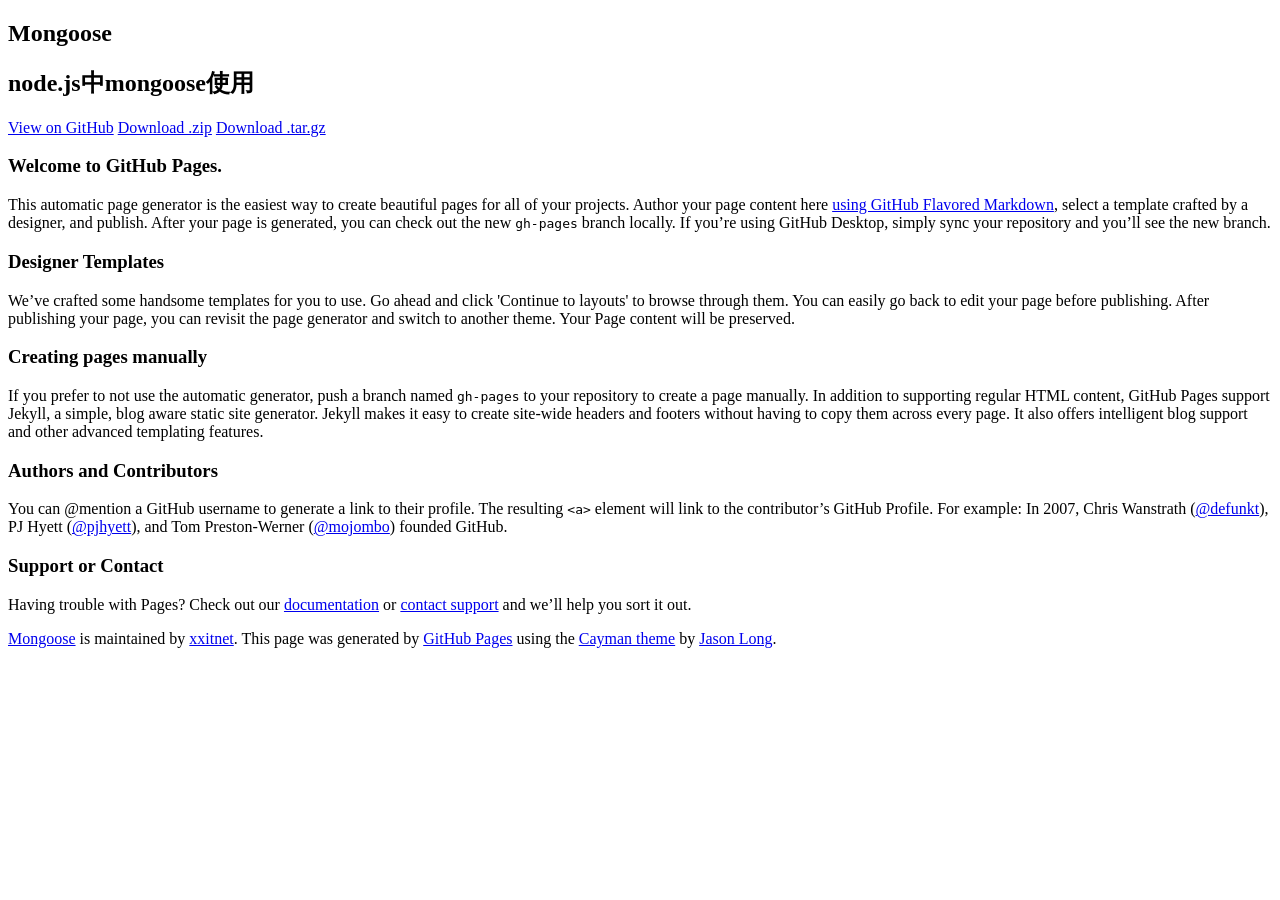
==== index.html @ d443a63a "Create gh-pages branch via GitHub" ====
<!DOCTYPE html>
<html lang="en-us">
  <head>
    <meta charset="UTF-8">
    <title>Mongoose by xxitnet</title>
    <meta name="viewport" content="width=device-width, initial-scale=1">
    <link rel="stylesheet" type="text/css" href="stylesheets/normalize.css" media="screen">
    <link href='https://fonts.googleapis.com/css?family=Open+Sans:400,700' rel='stylesheet' type='text/css'>
    <link rel="stylesheet" type="text/css" href="stylesheets/stylesheet.css" media="screen">
    <link rel="stylesheet" type="text/css" href="stylesheets/github-light.css" media="screen">
  </head>
  <body>
    <section class="page-header">
      <h1 class="project-name">Mongoose</h1>
      <h2 class="project-tagline">node.js中mongoose使用</h2>
      <a href="https://github.com/xxitnet/mongoose" class="btn">View on GitHub</a>
      <a href="https://github.com/xxitnet/mongoose/zipball/master" class="btn">Download .zip</a>
      <a href="https://github.com/xxitnet/mongoose/tarball/master" class="btn">Download .tar.gz</a>
    </section>

    <section class="main-content">
      <h3>
<a id="welcome-to-github-pages" class="anchor" href="#welcome-to-github-pages" aria-hidden="true"><span aria-hidden="true" class="octicon octicon-link"></span></a>Welcome to GitHub Pages.</h3>

<p>This automatic page generator is the easiest way to create beautiful pages for all of your projects. Author your page content here <a href="https://guides.github.com/features/mastering-markdown/">using GitHub Flavored Markdown</a>, select a template crafted by a designer, and publish. After your page is generated, you can check out the new <code>gh-pages</code> branch locally. If you’re using GitHub Desktop, simply sync your repository and you’ll see the new branch.</p>

<h3>
<a id="designer-templates" class="anchor" href="#designer-templates" aria-hidden="true"><span aria-hidden="true" class="octicon octicon-link"></span></a>Designer Templates</h3>

<p>We’ve crafted some handsome templates for you to use. Go ahead and click 'Continue to layouts' to browse through them. You can easily go back to edit your page before publishing. After publishing your page, you can revisit the page generator and switch to another theme. Your Page content will be preserved.</p>

<h3>
<a id="creating-pages-manually" class="anchor" href="#creating-pages-manually" aria-hidden="true"><span aria-hidden="true" class="octicon octicon-link"></span></a>Creating pages manually</h3>

<p>If you prefer to not use the automatic generator, push a branch named <code>gh-pages</code> to your repository to create a page manually. In addition to supporting regular HTML content, GitHub Pages support Jekyll, a simple, blog aware static site generator. Jekyll makes it easy to create site-wide headers and footers without having to copy them across every page. It also offers intelligent blog support and other advanced templating features.</p>

<h3>
<a id="authors-and-contributors" class="anchor" href="#authors-and-contributors" aria-hidden="true"><span aria-hidden="true" class="octicon octicon-link"></span></a>Authors and Contributors</h3>

<p>You can @mention a GitHub username to generate a link to their profile. The resulting <code>&lt;a&gt;</code> element will link to the contributor’s GitHub Profile. For example: In 2007, Chris Wanstrath (<a href="https://github.com/defunkt" class="user-mention">@defunkt</a>), PJ Hyett (<a href="https://github.com/pjhyett" class="user-mention">@pjhyett</a>), and Tom Preston-Werner (<a href="https://github.com/mojombo" class="user-mention">@mojombo</a>) founded GitHub.</p>

<h3>
<a id="support-or-contact" class="anchor" href="#support-or-contact" aria-hidden="true"><span aria-hidden="true" class="octicon octicon-link"></span></a>Support or Contact</h3>

<p>Having trouble with Pages? Check out our <a href="https://help.github.com/pages">documentation</a> or <a href="https://github.com/contact">contact support</a> and we’ll help you sort it out.</p>

      <footer class="site-footer">
        <span class="site-footer-owner"><a href="https://github.com/xxitnet/mongoose">Mongoose</a> is maintained by <a href="https://github.com/xxitnet">xxitnet</a>.</span>

        <span class="site-footer-credits">This page was generated by <a href="https://pages.github.com">GitHub Pages</a> using the <a href="https://github.com/jasonlong/cayman-theme">Cayman theme</a> by <a href="https://twitter.com/jasonlong">Jason Long</a>.</span>
      </footer>

    </section>

  
  </body>
</html>
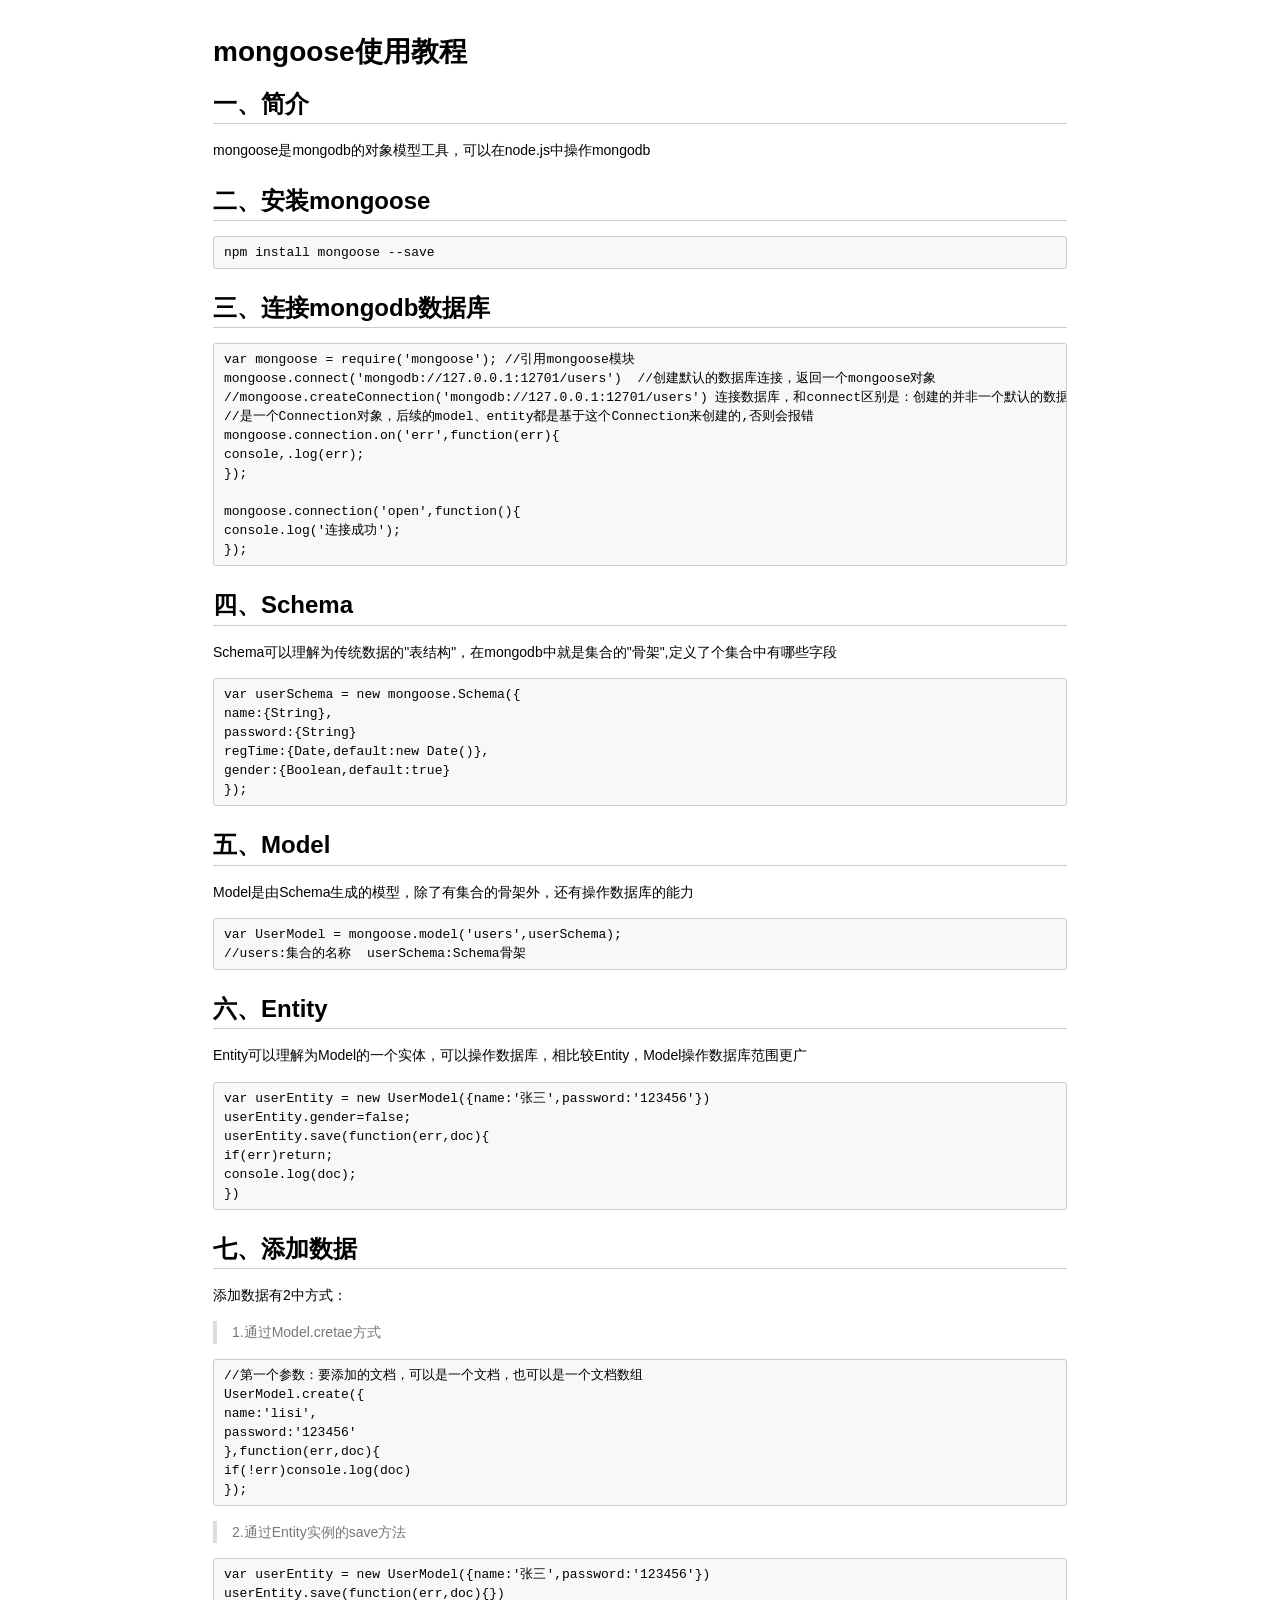
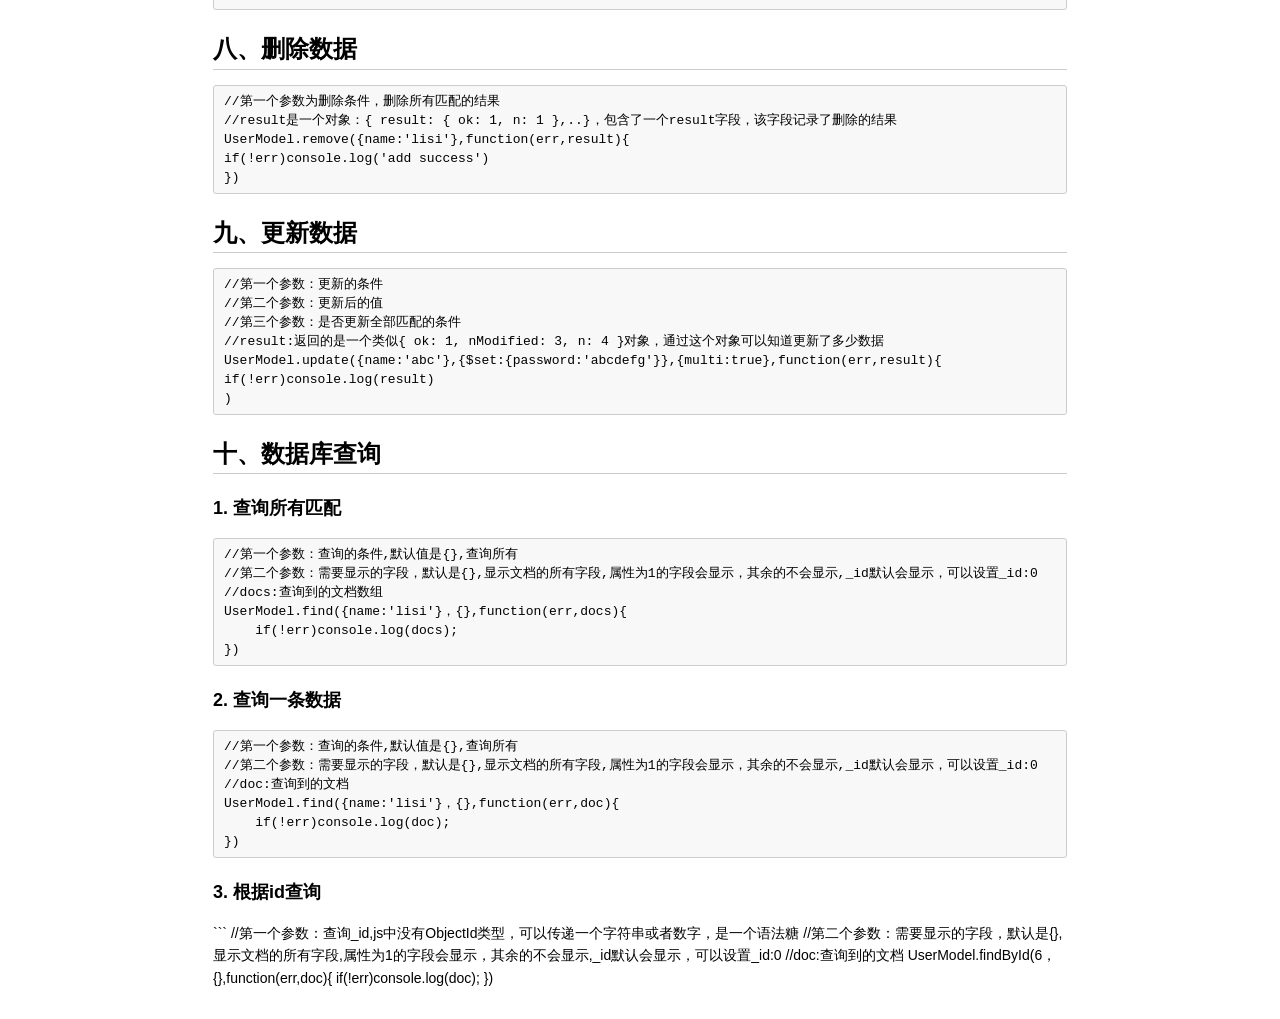
==== commit 9d2c63c0: "add index" ====
--- a/index.html
+++ b/index.html
@@ -1,57 +1,103 @@
-<!DOCTYPE html>
-<html lang="en-us">
-  <head>
-    <meta charset="UTF-8">
-    <title>Mongoose by xxitnet</title>
-    <meta name="viewport" content="width=device-width, initial-scale=1">
-    <link rel="stylesheet" type="text/css" href="stylesheets/normalize.css" media="screen">
-    <link href='https://fonts.googleapis.com/css?family=Open+Sans:400,700' rel='stylesheet' type='text/css'>
-    <link rel="stylesheet" type="text/css" href="stylesheets/stylesheet.css" media="screen">
-    <link rel="stylesheet" type="text/css" href="stylesheets/github-light.css" media="screen">
-  </head>
-  <body>
-    <section class="page-header">
-      <h1 class="project-name">Mongoose</h1>
-      <h2 class="project-tagline">node.js中mongoose使用</h2>
-      <a href="https://github.com/xxitnet/mongoose" class="btn">View on GitHub</a>
-      <a href="https://github.com/xxitnet/mongoose/zipball/master" class="btn">Download .zip</a>
-      <a href="https://github.com/xxitnet/mongoose/tarball/master" class="btn">Download .tar.gz</a>
-    </section>
 
-    <section class="main-content">
-      <h3>
-<a id="welcome-to-github-pages" class="anchor" href="#welcome-to-github-pages" aria-hidden="true"><span aria-hidden="true" class="octicon octicon-link"></span></a>Welcome to GitHub Pages.</h3>
+<!doctype>
+<html>
+<head>
+<meta charset="UTF-8">
+<link rel="stylesheet" href="css.css"></link>
+</head>
+<body>
+<h1 id="mongoose-">mongoose使用教程</h1>
+<h2 id="-">一、简介</h2>
+<p>mongoose是mongodb的对象模型工具，可以在node.js中操作mongodb</p>
+<h2 id="-mongoose">二、安装mongoose</h2>
+<pre><code>npm install mongoose --save
+</code></pre><h2 id="-mongodb-">三、连接mongodb数据库</h2>
+<pre><code>var mongoose = require(&#39;mongoose&#39;); //引用mongoose模块
+mongoose.connect(&#39;mongodb://127.0.0.1:12701/users&#39;)  //创建默认的数据库连接，返回一个mongoose对象
+//mongoose.createConnection(&#39;mongodb://127.0.0.1:12701/users&#39;) 连接数据库，和connect区别是：创建的并非一个默认的数据库连接，
+//是一个Connection对象，后续的model、entity都是基于这个Connection来创建的,否则会报错
+mongoose.connection.on(&#39;err&#39;,function(err){
+console,.log(err);
+});
 
-<p>This automatic page generator is the easiest way to create beautiful pages for all of your projects. Author your page content here <a href="https://guides.github.com/features/mastering-markdown/">using GitHub Flavored Markdown</a>, select a template crafted by a designer, and publish. After your page is generated, you can check out the new <code>gh-pages</code> branch locally. If you’re using GitHub Desktop, simply sync your repository and you’ll see the new branch.</p>
+mongoose.connection(&#39;open&#39;,function(){
+console.log(&#39;连接成功&#39;);
+});
+</code></pre><h2 id="-schema">四、Schema</h2>
+<p>Schema可以理解为传统数据的&quot;表结构&quot;，在mongodb中就是集合的&quot;骨架&quot;,定义了个集合中有哪些字段</p>
+<pre><code>var userSchema = new mongoose.Schema({
+name:{String},
+password:{String}
+regTime:{Date,default:new Date()},
+gender:{Boolean,default:true}
+});
+</code></pre><h2 id="-model">五、Model</h2>
+<p>Model是由Schema生成的模型，除了有集合的骨架外，还有操作数据库的能力</p>
+<pre><code>var UserModel = mongoose.model(&#39;users&#39;,userSchema);
+//users:集合的名称  userSchema:Schema骨架
+</code></pre><h2 id="-entity">六、Entity</h2>
+<p>Entity可以理解为Model的一个实体，可以操作数据库，相比较Entity，Model操作数据库范围更广</p>
+<pre><code>var userEntity = new UserModel({name:&#39;张三&#39;,password:&#39;123456&#39;})
+userEntity.gender=false; 
+userEntity.save(function(err,doc){
+if(err)return;
+console.log(doc);
+})
+</code></pre><h2 id="-">七、添加数据</h2>
+<p>添加数据有2中方式：</p>
+<blockquote>
+<p>1.通过Model.cretae方式</p>
+</blockquote>
+<pre><code>//第一个参数：要添加的文档，可以是一个文档，也可以是一个文档数组
+UserModel.create({
+name:&#39;lisi&#39;,
+password:&#39;123456&#39;
+},function(err,doc){
+if(!err)console.log(doc)
+});
+</code></pre><blockquote>
+<p>2.通过Entity实例的save方法</p>
+</blockquote>
+<pre><code>var userEntity = new UserModel({name:&#39;张三&#39;,password:&#39;123456&#39;})
+userEntity.save(function(err,doc){})
+</code></pre><h2 id="-">八、删除数据</h2>
+<pre><code>//第一个参数为删除条件，删除所有匹配的结果
+//result是一个对象：{ result: { ok: 1, n: 1 },..}，包含了一个result字段，该字段记录了删除的结果
+UserModel.remove({name:&#39;lisi&#39;},function(err,result){
+if(!err)console.log(&#39;add success&#39;)
+})
+</code></pre><h2 id="-">九、更新数据</h2>
+<pre><code>//第一个参数：更新的条件
+//第二个参数：更新后的值
+//第三个参数：是否更新全部匹配的条件
+//result:返回的是一个类似{ ok: 1, nModified: 3, n: 4 }对象，通过这个对象可以知道更新了多少数据
+UserModel.update({name:&#39;abc&#39;},{$set:{password:&#39;abcdefg&#39;}},{multi:true},function(err,result){
+if(!err)console.log(result)
+)
+</code></pre><h2 id="-">十、数据库查询</h2>
+<h3 id="1-">1. 查询所有匹配</h3>
+<pre><code>//第一个参数：查询的条件,默认值是{},查询所有
+//第二个参数：需要显示的字段，默认是{},显示文档的所有字段,属性为1的字段会显示，其余的不会显示,_id默认会显示，可以设置_id:0
+//docs:查询到的文档数组
+UserModel.find({name:&#39;lisi&#39;}，{},function(err,docs){
+    if(!err)console.log(docs);
+})
+</code></pre><h3 id="2-">2. 查询一条数据</h3>
+<pre><code>//第一个参数：查询的条件,默认值是{},查询所有
+//第二个参数：需要显示的字段，默认是{},显示文档的所有字段,属性为1的字段会显示，其余的不会显示,_id默认会显示，可以设置_id:0
+//doc:查询到的文档
+UserModel.find({name:&#39;lisi&#39;}，{},function(err,doc){
+    if(!err)console.log(doc);
+})
+</code></pre><h3 id="3-id-">3. 根据id查询</h3>
+<p>```
+//第一个参数：查询_id,js中没有ObjectId类型，可以传递一个字符串或者数字，是一个语法糖
+//第二个参数：需要显示的字段，默认是{},显示文档的所有字段,属性为1的字段会显示，其余的不会显示,_id默认会显示，可以设置_id:0
+//doc:查询到的文档
+UserModel.findById(6，{},function(err,doc){
+    if(!err)console.log(doc);
+})</p>
 
-<h3>
-<a id="designer-templates" class="anchor" href="#designer-templates" aria-hidden="true"><span aria-hidden="true" class="octicon octicon-link"></span></a>Designer Templates</h3>
-
-<p>We’ve crafted some handsome templates for you to use. Go ahead and click 'Continue to layouts' to browse through them. You can easily go back to edit your page before publishing. After publishing your page, you can revisit the page generator and switch to another theme. Your Page content will be preserved.</p>
-
-<h3>
-<a id="creating-pages-manually" class="anchor" href="#creating-pages-manually" aria-hidden="true"><span aria-hidden="true" class="octicon octicon-link"></span></a>Creating pages manually</h3>
-
-<p>If you prefer to not use the automatic generator, push a branch named <code>gh-pages</code> to your repository to create a page manually. In addition to supporting regular HTML content, GitHub Pages support Jekyll, a simple, blog aware static site generator. Jekyll makes it easy to create site-wide headers and footers without having to copy them across every page. It also offers intelligent blog support and other advanced templating features.</p>
-
-<h3>
-<a id="authors-and-contributors" class="anchor" href="#authors-and-contributors" aria-hidden="true"><span aria-hidden="true" class="octicon octicon-link"></span></a>Authors and Contributors</h3>
-
-<p>You can @mention a GitHub username to generate a link to their profile. The resulting <code>&lt;a&gt;</code> element will link to the contributor’s GitHub Profile. For example: In 2007, Chris Wanstrath (<a href="https://github.com/defunkt" class="user-mention">@defunkt</a>), PJ Hyett (<a href="https://github.com/pjhyett" class="user-mention">@pjhyett</a>), and Tom Preston-Werner (<a href="https://github.com/mojombo" class="user-mention">@mojombo</a>) founded GitHub.</p>
-
-<h3>
-<a id="support-or-contact" class="anchor" href="#support-or-contact" aria-hidden="true"><span aria-hidden="true" class="octicon octicon-link"></span></a>Support or Contact</h3>
-
-<p>Having trouble with Pages? Check out our <a href="https://help.github.com/pages">documentation</a> or <a href="https://github.com/contact">contact support</a> and we’ll help you sort it out.</p>
-
-      <footer class="site-footer">
-        <span class="site-footer-owner"><a href="https://github.com/xxitnet/mongoose">Mongoose</a> is maintained by <a href="https://github.com/xxitnet">xxitnet</a>.</span>
-
-        <span class="site-footer-credits">This page was generated by <a href="https://pages.github.com">GitHub Pages</a> using the <a href="https://github.com/jasonlong/cayman-theme">Cayman theme</a> by <a href="https://twitter.com/jasonlong">Jason Long</a>.</span>
-      </footer>
-
-    </section>
-
-  
-  </body>
+</body>
 </html>
+     
--- a/css.css
+++ b/css.css
@@ -0,0 +1,295 @@
+body {
+    font-family: Helvetica, arial, sans-serif;
+    font-size: 14px;
+    line-height: 1.6;
+    padding-top: 10px;
+    padding-bottom: 10px;
+    background-color: white;
+    padding: 30px; }
+
+body > *:first-child {
+    margin-top: 0 !important; }
+body > *:last-child {
+    margin-bottom: 0 !important; }
+
+a {
+    color: #4183C4; }
+a.absent {
+    color: #cc0000; }
+a.anchor {
+    display: block;
+    padding-left: 30px;
+    margin-left: -30px;
+    cursor: pointer;
+    position: absolute;
+    top: 0;
+    left: 0;
+    bottom: 0; }
+
+h1, h2, h3, h4, h5, h6 {
+    margin: 20px 0 10px;
+    padding: 0;
+    font-weight: bolder;
+    -webkit-font-smoothing: antialiased;
+    cursor: text;
+    position: relative; }
+
+h1:hover a.anchor, h2:hover a.anchor, h3:hover a.anchor, h4:hover a.anchor, h5:hover a.anchor, h6:hover a.anchor {
+    text-decoration: none; }
+
+h1 tt, h1 code {
+    font-size: inherit; }
+
+h2 tt, h2 code {
+    font-size: inherit; }
+
+h3 tt, h3 code {
+    font-size: inherit; }
+
+h4 tt, h4 code {
+    font-size: inherit; }
+
+h5 tt, h5 code {
+    font-size: inherit; }
+
+h6 tt, h6 code {
+    font-size: inherit; }
+
+h1 {
+    font-size: 28px;
+    color: black; }
+
+h2 {
+    font-size: 24px;
+    border-bottom: 1px solid #cccccc;
+    color: black; }
+
+h3 {
+    font-size: 18px; }
+
+h4 {
+    font-size: 16px; }
+
+h5 {
+    font-size: 14px; }
+
+h6 {
+    color: #777777;
+    font-size: 14px; }
+
+p, blockquote, ul, ol, dl, li, table, pre {
+    margin: 15px 0; }
+
+hr {
+    border: 0 none;
+    color: #cccccc;
+    height: 4px;
+    padding: 0;
+}
+
+body > h2:first-child {
+    margin-top: 0;
+    padding-top: 0; }
+body > h1:first-child {
+    margin-top: 0;
+    padding-top: 0; }
+body > h1:first-child + h2 {
+    margin-top: 0;
+    padding-top: 0; }
+body > h3:first-child, body > h4:first-child, body > h5:first-child, body > h6:first-child {
+    margin-top: 0;
+    padding-top: 0; }
+
+a:first-child h1, a:first-child h2, a:first-child h3, a:first-child h4, a:first-child h5, a:first-child h6 {
+    margin-top: 0;
+    padding-top: 0; }
+
+h1 p, h2 p, h3 p, h4 p, h5 p, h6 p {
+    margin-top: 0; }
+
+li p.first {
+    display: inline-block; }
+li {
+    margin: 0; }
+ul, ol {
+    padding-left: 30px; }
+
+ul :first-child, ol :first-child {
+    margin-top: 0; }
+
+dl {
+    padding: 0; }
+dl dt {
+    font-size: 14px;
+    font-weight: bold;
+    font-style: italic;
+    padding: 0;
+    margin: 15px 0 5px; }
+dl dt:first-child {
+    padding: 0; }
+dl dt > :first-child {
+    margin-top: 0; }
+dl dt > :last-child {
+    margin-bottom: 0; }
+dl dd {
+    margin: 0 0 15px;
+    padding: 0 15px; }
+dl dd > :first-child {
+    margin-top: 0; }
+dl dd > :last-child {
+    margin-bottom: 0; }
+
+blockquote {
+    border-left: 4px solid #dddddd;
+    padding: 0 15px;
+    color: #777777; }
+blockquote > :first-child {
+    margin-top: 0; }
+blockquote > :last-child {
+    margin-bottom: 0; }
+
+table {
+    padding: 0;border-collapse: collapse; }
+table tr {
+    border-top: 1px solid #cccccc;
+    background-color: white;
+    margin: 0;
+    padding: 0; }
+table tr:nth-child(2n) {
+    background-color: #f8f8f8; }
+table tr th {
+    font-weight: bold;
+    border: 1px solid #cccccc;
+    margin: 0;
+    padding: 6px 13px; }
+table tr td {
+    border: 1px solid #cccccc;
+    margin: 0;
+    padding: 6px 13px; }
+table tr th :first-child, table tr td :first-child {
+    margin-top: 0; }
+table tr th :last-child, table tr td :last-child {
+    margin-bottom: 0; }
+
+img {
+    max-width: 100%; }
+
+span.frame {
+    display: block;
+    overflow: hidden; }
+span.frame > span {
+    border: 1px solid #dddddd;
+    display: block;
+    float: left;
+    overflow: hidden;
+    margin: 13px 0 0;
+    padding: 7px;
+    width: auto; }
+span.frame span img {
+    display: block;
+    float: left; }
+span.frame span span {
+    clear: both;
+    color: #333333;
+    display: block;
+    padding: 5px 0 0; }
+span.align-center {
+    display: block;
+    overflow: hidden;
+    clear: both; }
+span.align-center > span {
+    display: block;
+    overflow: hidden;
+    margin: 13px auto 0;
+    text-align: center; }
+span.align-center span img {
+    margin: 0 auto;
+    text-align: center; }
+span.align-right {
+    display: block;
+    overflow: hidden;
+    clear: both; }
+span.align-right > span {
+    display: block;
+    overflow: hidden;
+    margin: 13px 0 0;
+    text-align: right; }
+span.align-right span img {
+    margin: 0;
+    text-align: right; }
+span.float-left {
+    display: block;
+    margin-right: 13px;
+    overflow: hidden;
+    float: left; }
+span.float-left span {
+    margin: 13px 0 0; }
+span.float-right {
+    display: block;
+    margin-left: 13px;
+    overflow: hidden;
+    float: right; }
+span.float-right > span {
+    display: block;
+    overflow: hidden;
+    margin: 13px auto 0;
+    text-align: right; }
+
+code, tt {
+    margin: 0 2px;
+    padding: 0 5px;
+    white-space: nowrap;
+    border: 1px solid #eaeaea;
+    background-color: #f8f8f8;
+    border-radius: 3px; }
+
+pre code {
+    margin: 0;
+    padding: 0;
+    white-space: pre;
+    border: none;
+    background: transparent; }
+
+.highlight pre {
+    background-color: #f8f8f8;
+    border: 1px solid #cccccc;
+    font-size: 13px;
+    line-height: 19px;
+    overflow: auto;
+    padding: 6px 10px;
+    border-radius: 3px; }
+
+pre {
+    background-color: #f8f8f8;
+    border: 1px solid #cccccc;
+    font-size: 13px;
+    line-height: 19px;
+    overflow: auto;
+    padding: 6px 10px;
+    border-radius: 3px; }
+pre code, pre tt {
+    background-color: transparent;
+    border: none; }
+
+sup {
+    font-size: 0.83em;
+    vertical-align: super;
+    line-height: 0;
+}
+* {
+    -webkit-print-color-adjust: exact;
+}
+@media screen and (min-width: 914px) {
+    body {
+        width: 854px;
+        margin:0 auto;
+    }
+}
+@media print {
+    table, pre {
+        page-break-inside: avoid;
+    }
+    pre {
+        word-wrap: break-word;
+    }
+}
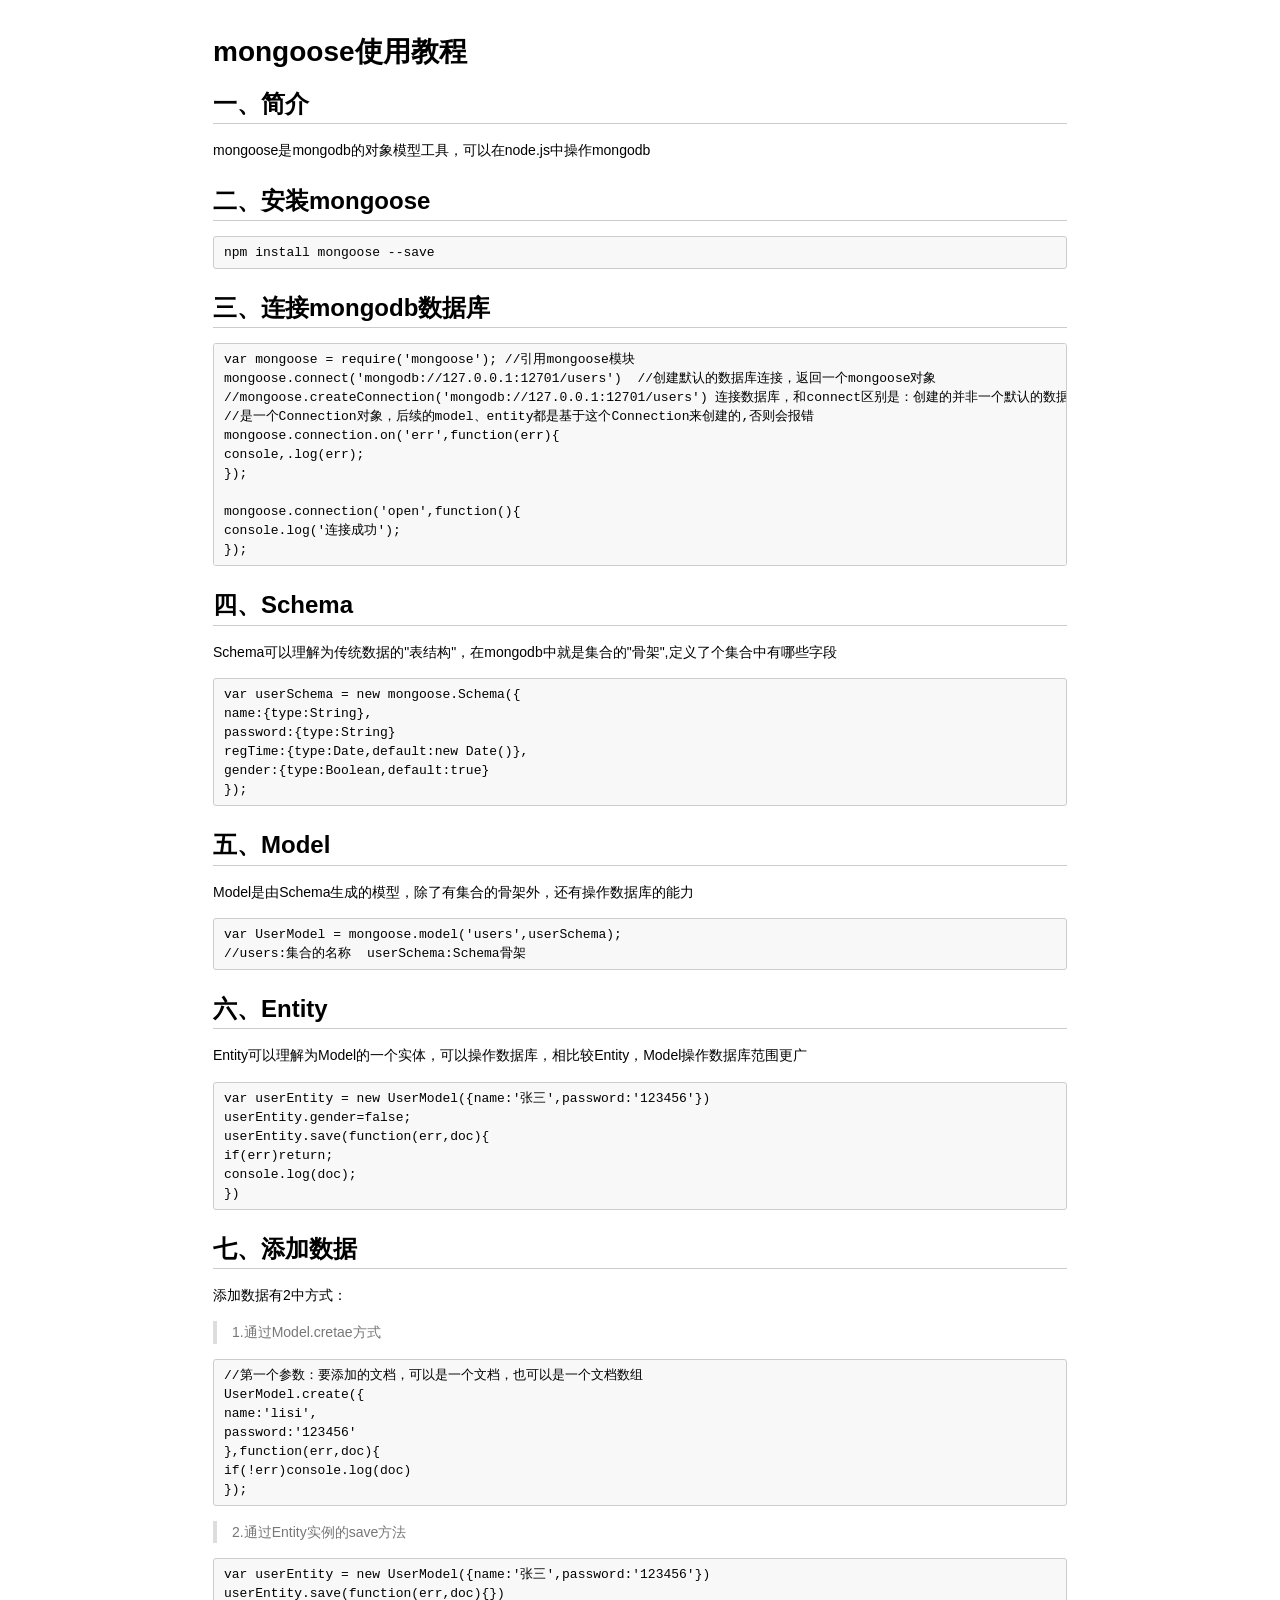
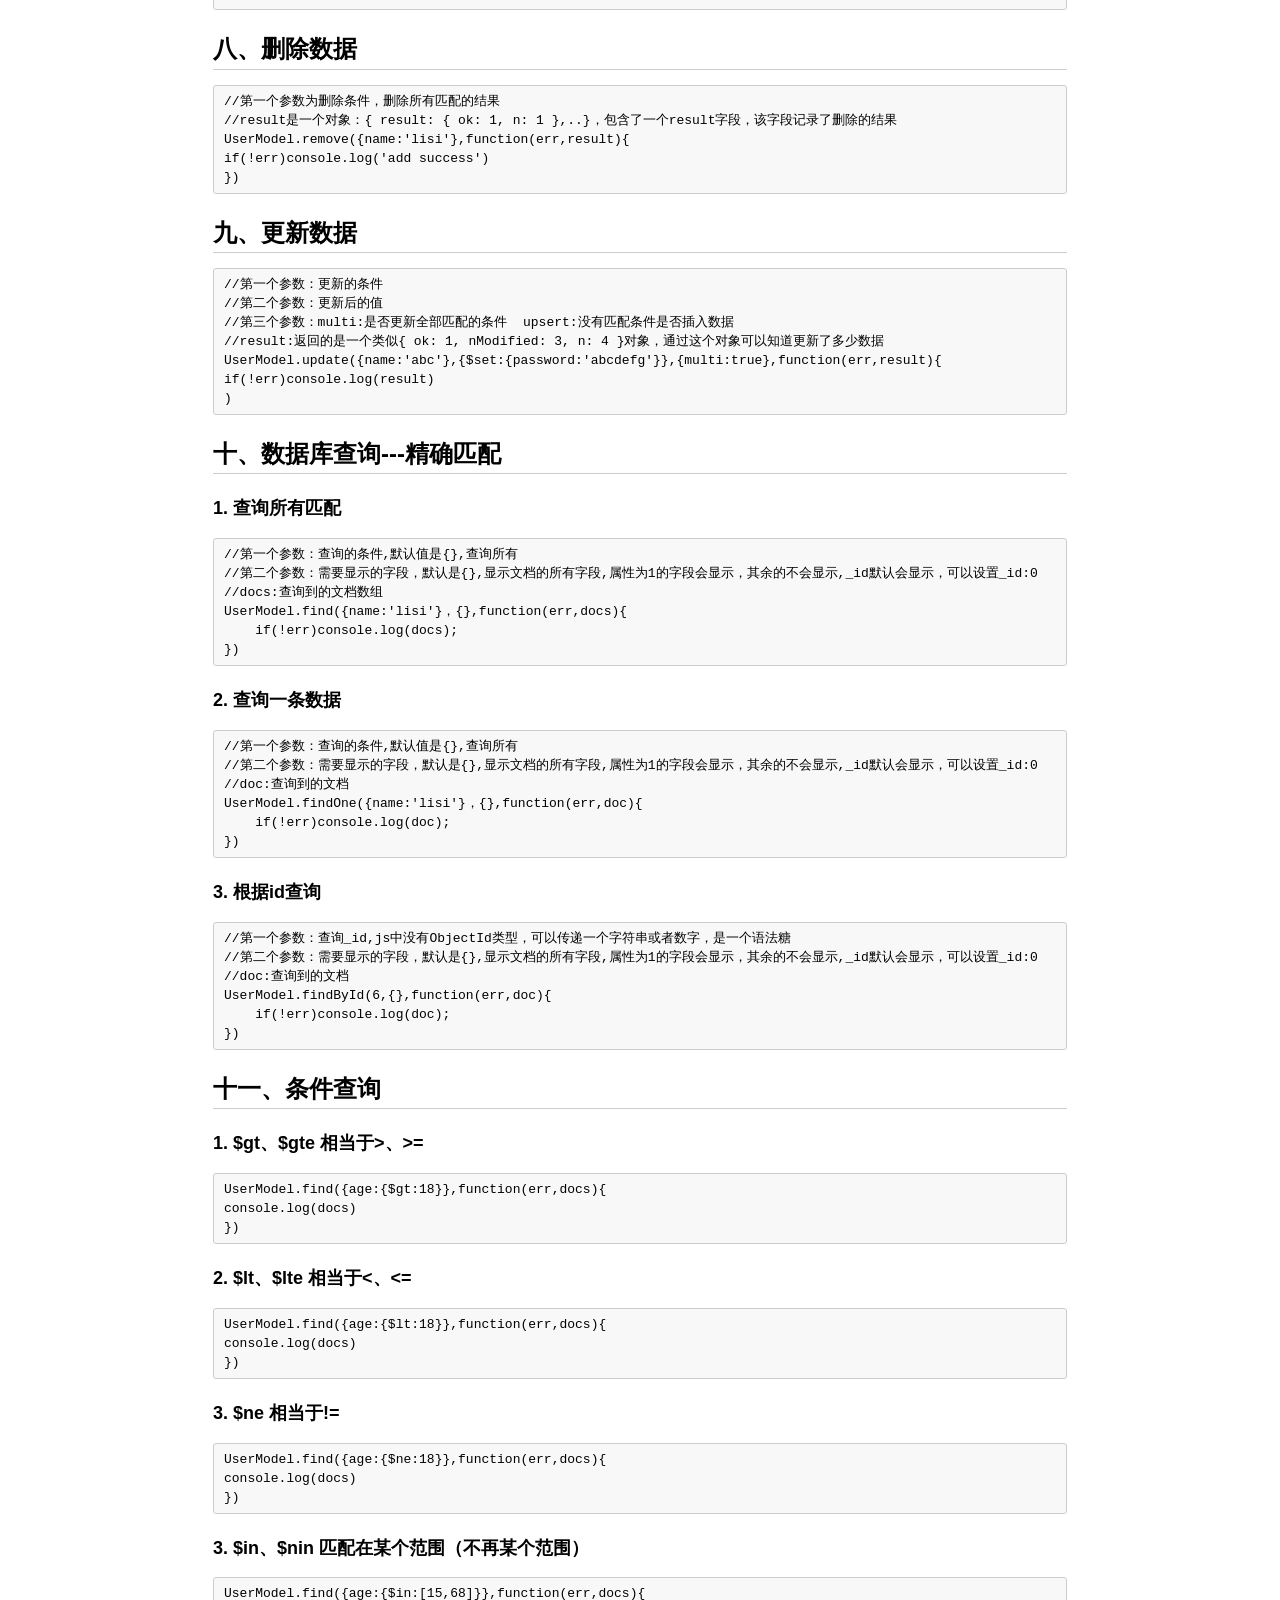
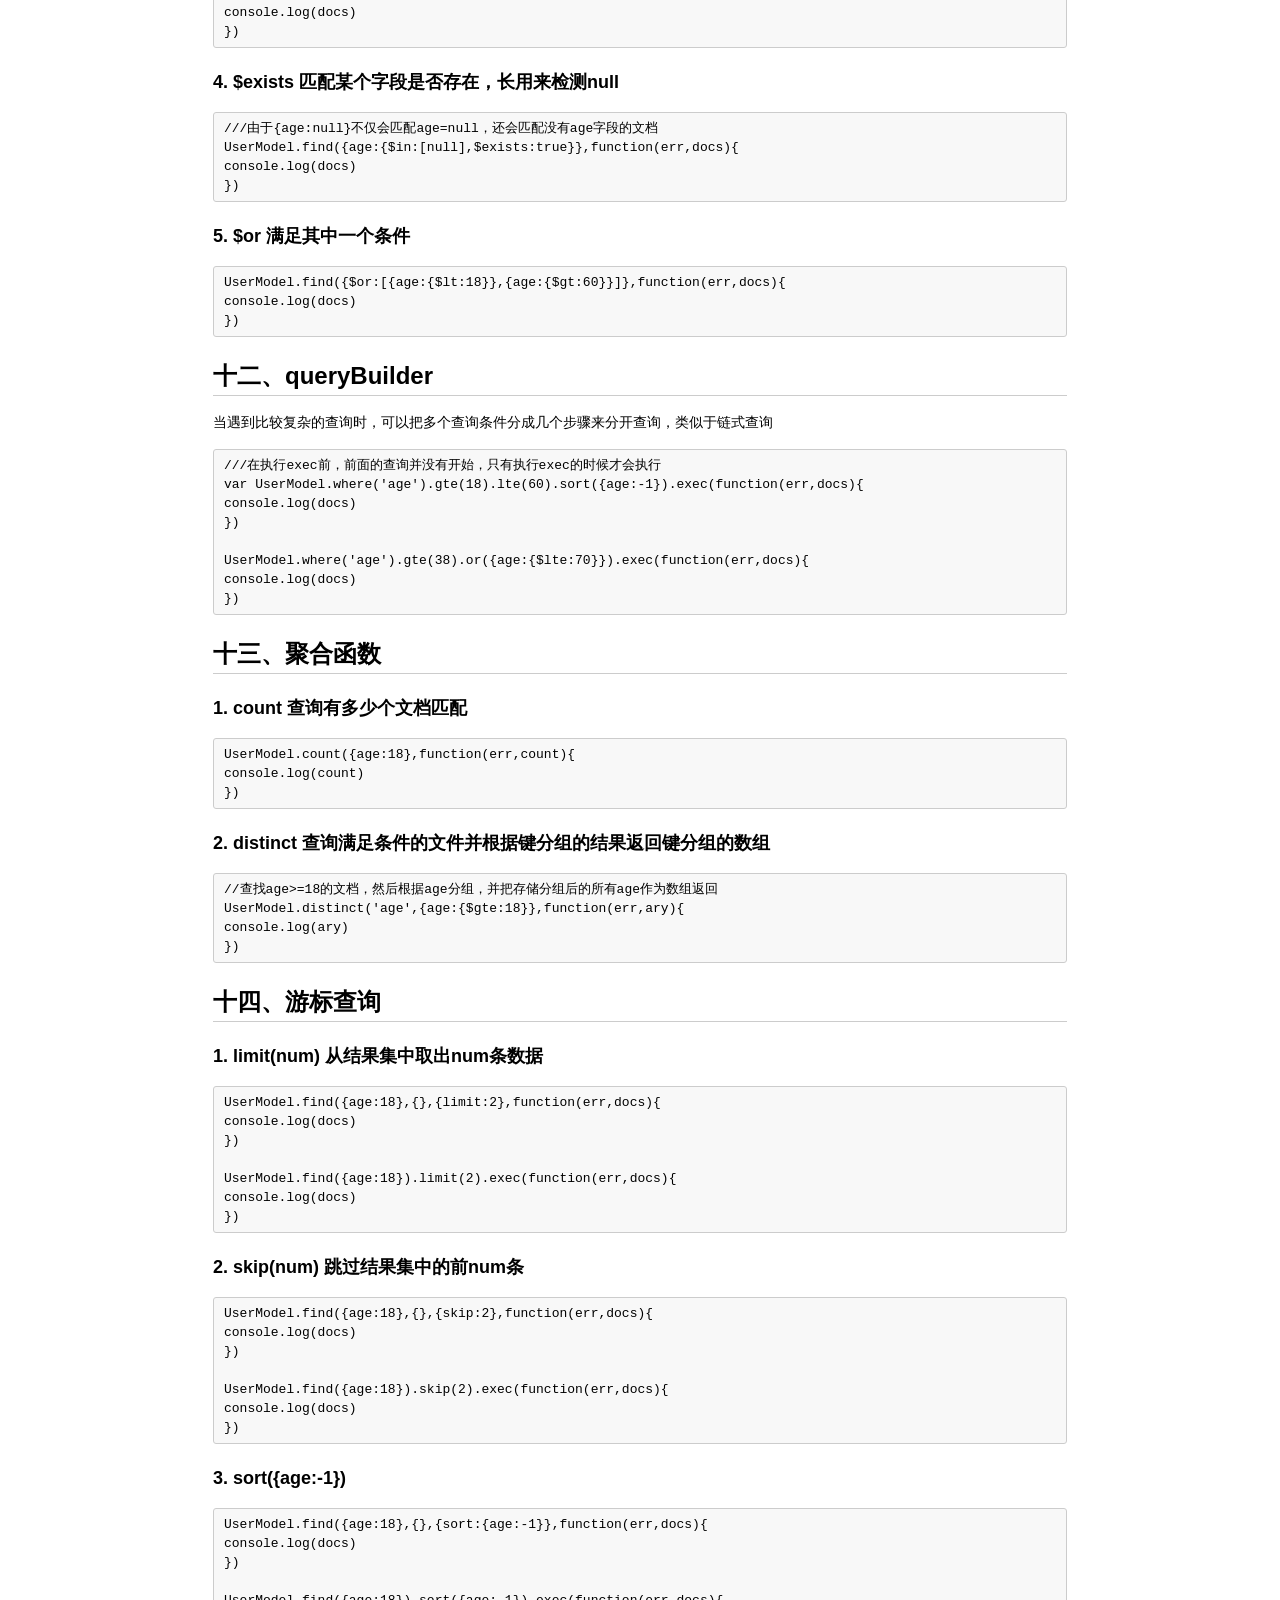
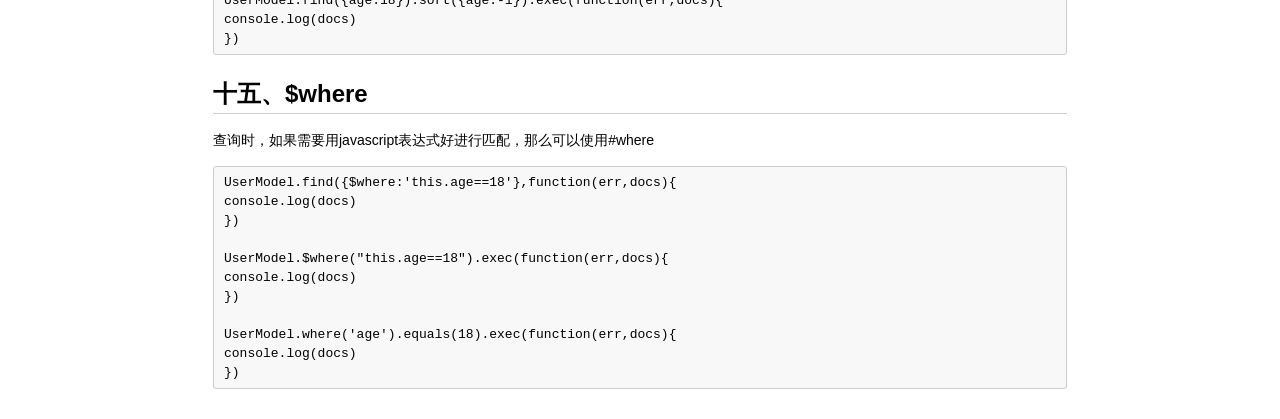
==== commit 3892ab9f: "m" ====
--- a/index.html
+++ b/index.html
@@ -26,10 +26,10 @@
 </code></pre><h2 id="-schema">四、Schema</h2>
 <p>Schema可以理解为传统数据的&quot;表结构&quot;，在mongodb中就是集合的&quot;骨架&quot;,定义了个集合中有哪些字段</p>
 <pre><code>var userSchema = new mongoose.Schema({
-name:{String},
-password:{String}
-regTime:{Date,default:new Date()},
-gender:{Boolean,default:true}
+name:{type:String},
+password:{type:String}
+regTime:{type:Date,default:new Date()},
+gender:{type:Boolean,default:true}
 });
 </code></pre><h2 id="-model">五、Model</h2>
 <p>Model是由Schema生成的模型，除了有集合的骨架外，还有操作数据库的能力</p>
@@ -69,12 +69,12 @@
 </code></pre><h2 id="-">九、更新数据</h2>
 <pre><code>//第一个参数：更新的条件
 //第二个参数：更新后的值
-//第三个参数：是否更新全部匹配的条件
+//第三个参数：multi:是否更新全部匹配的条件  upsert:没有匹配条件是否插入数据
 //result:返回的是一个类似{ ok: 1, nModified: 3, n: 4 }对象，通过这个对象可以知道更新了多少数据
 UserModel.update({name:&#39;abc&#39;},{$set:{password:&#39;abcdefg&#39;}},{multi:true},function(err,result){
 if(!err)console.log(result)
 )
-</code></pre><h2 id="-">十、数据库查询</h2>
+</code></pre><h2 id="-">十、数据库查询---精确匹配</h2>
 <h3 id="1-">1. 查询所有匹配</h3>
 <pre><code>//第一个参数：查询的条件,默认值是{},查询所有
 //第二个参数：需要显示的字段，默认是{},显示文档的所有字段,属性为1的字段会显示，其余的不会显示,_id默认会显示，可以设置_id:0
@@ -86,18 +86,101 @@
 <pre><code>//第一个参数：查询的条件,默认值是{},查询所有
 //第二个参数：需要显示的字段，默认是{},显示文档的所有字段,属性为1的字段会显示，其余的不会显示,_id默认会显示，可以设置_id:0
 //doc:查询到的文档
-UserModel.find({name:&#39;lisi&#39;}，{},function(err,doc){
+UserModel.findOne({name:&#39;lisi&#39;}，{},function(err,doc){
     if(!err)console.log(doc);
 })
 </code></pre><h3 id="3-id-">3. 根据id查询</h3>
-<p>```
-//第一个参数：查询_id,js中没有ObjectId类型，可以传递一个字符串或者数字，是一个语法糖
+<pre><code>//第一个参数：查询_id,js中没有ObjectId类型，可以传递一个字符串或者数字，是一个语法糖
 //第二个参数：需要显示的字段，默认是{},显示文档的所有字段,属性为1的字段会显示，其余的不会显示,_id默认会显示，可以设置_id:0
 //doc:查询到的文档
-UserModel.findById(6，{},function(err,doc){
+UserModel.findById(6,{},function(err,doc){
     if(!err)console.log(doc);
-})</p>
+})
+</code></pre><h2 id="-">十一、条件查询</h2>
+<h3 id="1-gt-gte-">1. $gt、$gte   相当于&gt;、&gt;=</h3>
+<pre><code>UserModel.find({age:{$gt:18}},function(err,docs){
+console.log(docs)
+})
+</code></pre><h3 id="2-lt-lte-">2. $lt、$lte   相当于&lt;、&lt;=</h3>
+<pre><code>UserModel.find({age:{$lt:18}},function(err,docs){
+console.log(docs)
+})
+</code></pre><h3 id="3-ne-">3. $ne   相当于!=</h3>
+<pre><code>UserModel.find({age:{$ne:18}},function(err,docs){
+console.log(docs)
+})
+</code></pre><h3 id="3-in-nin-">3. $in、$nin   匹配在某个范围（不再某个范围）</h3>
+<pre><code>UserModel.find({age:{$in:[15,68]}},function(err,docs){
+console.log(docs)
+})
+</code></pre><h3 id="4-exists-null">4. $exists  匹配某个字段是否存在，长用来检测null</h3>
+<pre><code>///由于{age:null}不仅会匹配age=null，还会匹配没有age字段的文档
+UserModel.find({age:{$in:[null],$exists:true}},function(err,docs){
+console.log(docs)
+})
+</code></pre><h3 id="5-or-">5. $or 满足其中一个条件</h3>
+<pre><code>UserModel.find({$or:[{age:{$lt:18}},{age:{$gt:60}}]},function(err,docs){
+console.log(docs)
+})
+</code></pre><h2 id="-querybuilder">十二、queryBuilder</h2>
+<p>当遇到比较复杂的查询时，可以把多个查询条件分成几个步骤来分开查询，类似于链式查询</p>
+<pre><code>///在执行exec前，前面的查询并没有开始，只有执行exec的时候才会执行
+var UserModel.where(&#39;age&#39;).gte(18).lte(60).sort({age:-1}).exec(function(err,docs){
+console.log(docs)
+})
 
+UserModel.where(&#39;age&#39;).gte(38).or({age:{$lte:70}}).exec(function(err,docs){
+console.log(docs)
+})
+</code></pre><h2 id="-">十三、聚合函数</h2>
+<h3 id="1-count-">1.  count   查询有多少个文档匹配</h3>
+<pre><code>UserModel.count({age:18},function(err,count){
+console.log(count)
+})
+</code></pre><h3 id="2-distinct-">2. distinct  查询满足条件的文件并根据键分组的结果返回键分组的数组</h3>
+<pre><code>//查找age&gt;=18的文档，然后根据age分组，并把存储分组后的所有age作为数组返回
+UserModel.distinct(&#39;age&#39;,{age:{$gte:18}},function(err,ary){
+console.log(ary)
+})
+</code></pre><h2 id="-">十四、游标查询</h2>
+<h3 id="1-limit-num-num-">1. limit(num)   从结果集中取出num条数据</h3>
+<pre><code>UserModel.find({age:18},{},{limit:2},function(err,docs){
+console.log(docs)
+})
+
+UserModel.find({age:18}).limit(2).exec(function(err,docs){
+console.log(docs)
+})
+</code></pre><h3 id="2-skip-num-num-">2. skip(num)   跳过结果集中的前num条</h3>
+<pre><code>UserModel.find({age:18},{},{skip:2},function(err,docs){
+console.log(docs)
+})
+
+UserModel.find({age:18}).skip(2).exec(function(err,docs){
+console.log(docs)
+})
+</code></pre><h3 id="3-sort-age-1-">3. sort({age:-1})</h3>
+<pre><code>UserModel.find({age:18},{},{sort:{age:-1}},function(err,docs){
+console.log(docs)
+})
+
+UserModel.find({age:18}).sort({age:-1}).exec(function(err,docs){
+console.log(docs)
+})
+</code></pre><h2 id="-where">十五、$where</h2>
+<p>查询时，如果需要用javascript表达式好进行匹配，那么可以使用#where</p>
+<pre><code>UserModel.find({$where:&#39;this.age==18&#39;},function(err,docs){
+console.log(docs)
+})
+
+UserModel.$where(&quot;this.age==18&quot;).exec(function(err,docs){
+console.log(docs)
+})
+
+UserModel.where(&#39;age&#39;).equals(18).exec(function(err,docs){
+console.log(docs)
+})
+</code></pre>
 </body>
 </html>
      
